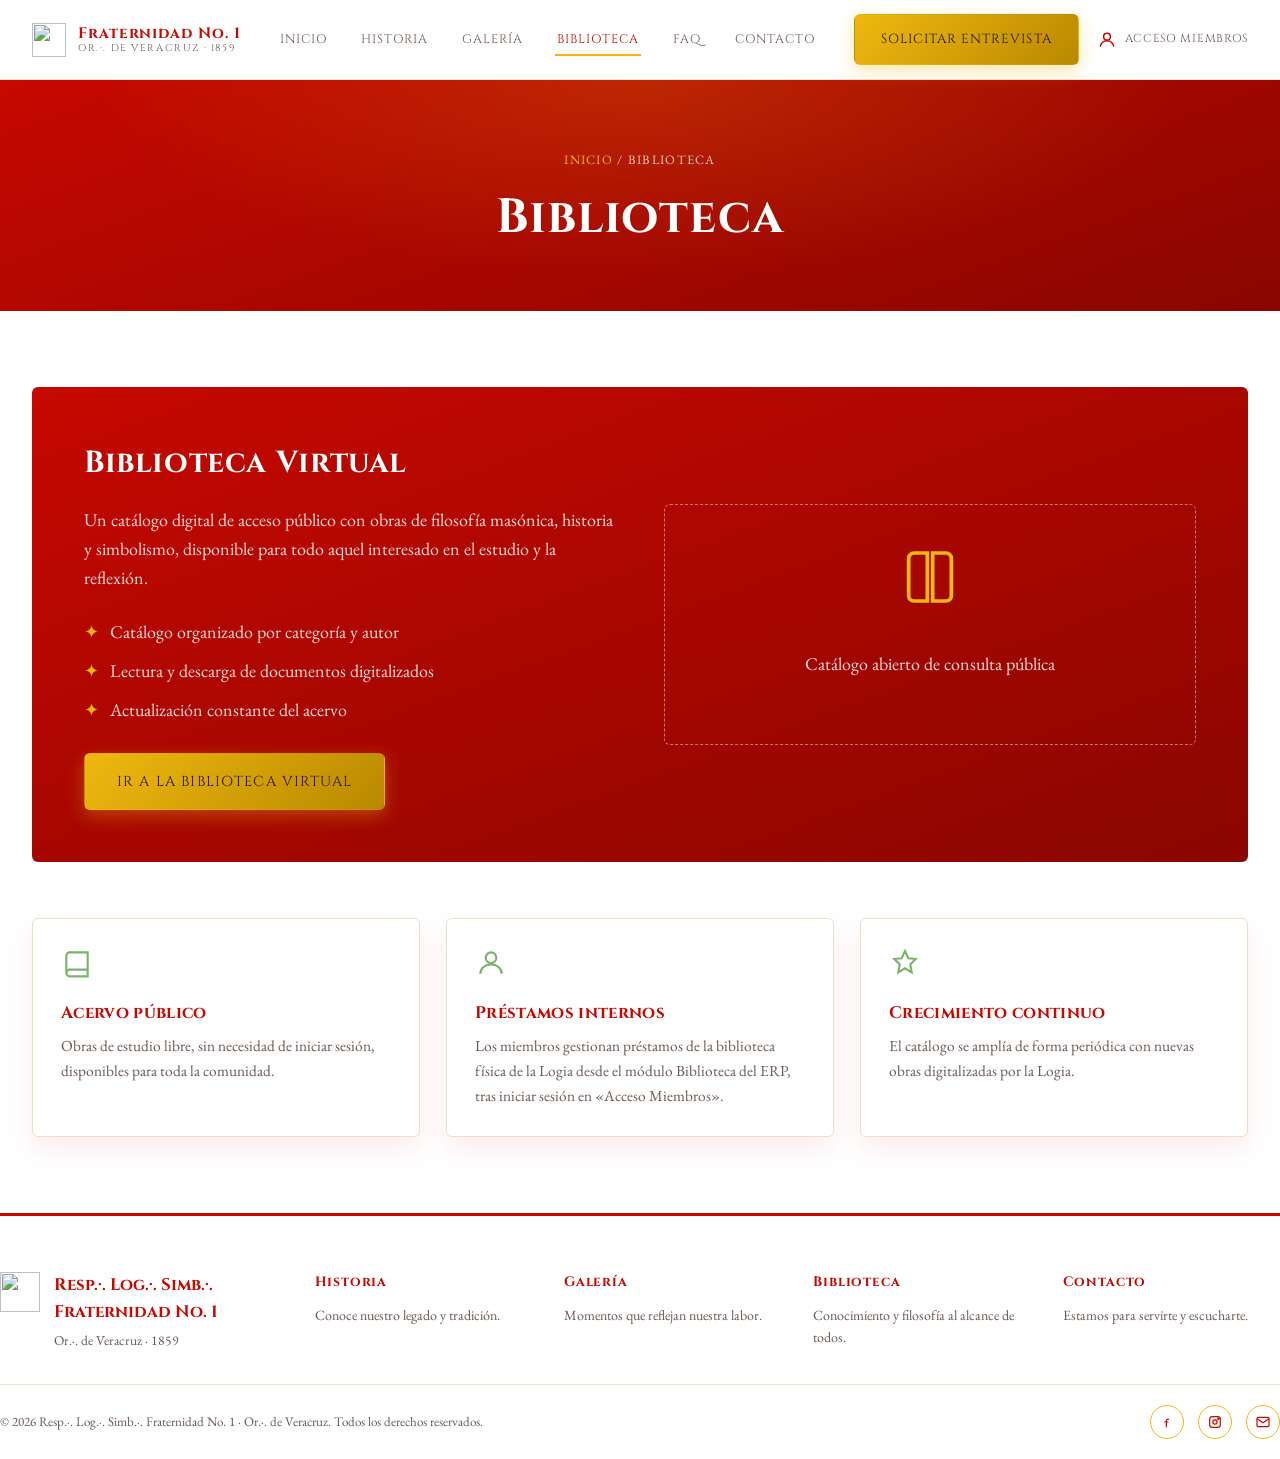
==== biblioteca.html @ 36a39065 "Implementa el sitio web institucional y lo conecta con Fraternitas-ERP y la Biblioteca Virtual Const" ====
<!DOCTYPE html>
<html lang="es">
<head>
<meta charset="UTF-8">
<meta name="viewport" content="width=device-width, initial-scale=1">
<title>Biblioteca · Fraternidad No. 1</title>
<link rel="icon" href="assets/img/mark.svg" type="image/svg+xml">
<link rel="stylesheet" href="assets/css/style.css">
<link rel="preconnect" href="https://fonts.googleapis.com">
<link href="https://fonts.googleapis.com/css2?family=Cinzel:wght@500;600;700&family=EB+Garamond:ital,wght@0,400;0,500;1,400&display=swap" rel="stylesheet">
</head>
<body>

<header class="encabezado">
  <nav class="nav">
    <a href="index.html" class="marca">
      <img src="assets/img/mark.svg" class="icono-marca" alt="">
      <span class="texto-marca">
        <strong>Fraternidad No. 1</strong>
        <span>Or.·. de Veracruz · 1859</span>
      </span>
    </a>
    <ul class="nav-links">
      <li><a href="index.html">Inicio</a></li>
      <li><a href="historia.html">Historia</a></li>
      <li><a href="galeria.html">Galería</a></li>
      <li><a href="biblioteca.html">Biblioteca</a></li>
      <li><a href="faq.html">FAQ</a></li>
      <li><a href="contacto.html">Contacto</a></li>
    </ul>
    <div class="nav-acciones">
      <a href="contacto.html#entrevista" class="btn btn-oro">Solicitar Entrevista</a>
      <a href="#" data-enlace="erp" target="_blank" rel="noopener" class="enlace-miembros">
        <svg viewBox="0 0 24 24" fill="none" stroke="currentColor" stroke-width="1.8"><circle cx="12" cy="8" r="4"/><path d="M4 20c0-4 3.6-7 8-7s8 3 8 7"/></svg>
        <span>Acceso Miembros</span>
      </a>
      <button class="nav-alterna" aria-label="Abrir menú"><span></span><span></span><span></span></button>
    </div>
  </nav>
</header>

<main>
  <section class="cabecera-pagina">
    <div class="migaja"><a href="index.html">Inicio</a> / Biblioteca</div>
    <h1>Biblioteca</h1>
  </section>

  <section class="seccion">
    <div class="contenedor">

      <div class="biblioteca-tarjeta">
        <div>
          <h2>Biblioteca Virtual</h2>
          <p>Un catálogo digital de acceso público con obras de filosofía masónica, historia y simbolismo, disponible para todo aquel interesado en el estudio y la reflexión.</p>
          <ul class="biblioteca-lista">
            <li>Catálogo organizado por categoría y autor</li>
            <li>Lectura y descarga de documentos digitalizados</li>
            <li>Actualización constante del acervo</li>
          </ul>
          <a href="#" data-enlace="biblioteca" target="_blank" rel="noopener" class="btn btn-oro btn-grande">Ir a la Biblioteca Virtual</a>
        </div>
        <div class="biblioteca-arte">
          <svg viewBox="0 0 24 24" fill="none" stroke="currentColor" stroke-width="1.4"><path d="M4 5a2 2 0 012-2h5v18H6a2 2 0 01-2-2V5zM20 5a2 2 0 00-2-2h-5v18h5a2 2 0 002-2V5z"/></svg>
          <p>Catálogo abierto de consulta pública</p>
        </div>
      </div>

      <div class="tarjetas-tres">
        <div class="tarjeta-simple">
          <svg viewBox="0 0 24 24" fill="none" stroke="currentColor" stroke-width="1.6"><path d="M4 19.5A2.5 2.5 0 016.5 17H20M4 19.5A2.5 2.5 0 006.5 22H20V4H6.5A2.5 2.5 0 004 6.5v13z"/></svg>
          <h3>Acervo público</h3>
          <p>Obras de estudio libre, sin necesidad de iniciar sesión, disponibles para toda la comunidad.</p>
        </div>
        <div class="tarjeta-simple">
          <svg viewBox="0 0 24 24" fill="none" stroke="currentColor" stroke-width="1.6"><circle cx="12" cy="8" r="4"/><path d="M4 20c0-4 3.6-7 8-7s8 3 8 7"/></svg>
          <h3>Préstamos internos</h3>
          <p>Los miembros gestionan préstamos de la biblioteca física de la Logia desde el módulo Biblioteca del ERP, tras iniciar sesión en «Acceso Miembros».</p>
        </div>
        <div class="tarjeta-simple">
          <svg viewBox="0 0 24 24" fill="none" stroke="currentColor" stroke-width="1.6"><path d="M12 3l2.5 5.5L20 9l-4 4 1 6-5-3-5 3 1-6-4-4 5.5-.5z"/></svg>
          <h3>Crecimiento continuo</h3>
          <p>El catálogo se amplía de forma periódica con nuevas obras digitalizadas por la Logia.</p>
        </div>
      </div>

    </div>
  </section>
</main>

<footer class="pie">
  <div class="contenedor pie-grid">
    <div class="pie-marca">
      <img src="assets/img/mark.svg" class="icono-marca" alt="">
      <div>
        <strong>Resp.·. Log.·. Simb.·. Fraternidad No. 1</strong>
        <span>Or.·. de Veracruz · 1859</span>
      </div>
    </div>
    <div class="pie-columna"><h4>Historia</h4><p><a href="historia.html">Conoce nuestro legado y tradición.</a></p></div>
    <div class="pie-columna"><h4>Galería</h4><p><a href="galeria.html">Momentos que reflejan nuestra labor.</a></p></div>
    <div class="pie-columna"><h4>Biblioteca</h4><p><a href="biblioteca.html">Conocimiento y filosofía al alcance de todos.</a></p></div>
    <div class="pie-columna"><h4>Contacto</h4><p><a href="contacto.html">Estamos para servirte y escucharte.</a></p></div>
  </div>
  <div class="contenedor pie-inferior">
    <span>© 2026 Resp.·. Log.·. Simb.·. Fraternidad No. 1 · Or.·. de Veracruz. Todos los derechos reservados.</span>
    <div class="pie-social">
      <a href="#" aria-label="Facebook"><svg viewBox="0 0 24 24" fill="none" stroke="currentColor" stroke-width="1.8"><path d="M15 8h-2a2 2 0 00-2 2v10M8 12h6"/></svg></a>
      <a href="#" aria-label="Instagram"><svg viewBox="0 0 24 24" fill="none" stroke="currentColor" stroke-width="1.8"><rect x="4" y="4" width="16" height="16" rx="4"/><circle cx="12" cy="12" r="3.2"/><circle cx="17" cy="7" r="1"/></svg></a>
      <a href="contacto.html" aria-label="Correo"><svg viewBox="0 0 24 24" fill="none" stroke="currentColor" stroke-width="1.8"><rect x="3" y="5" width="18" height="14" rx="2"/><path d="M3 7l9 6 9-6"/></svg></a>
    </div>
  </div>
</footer>

<script src="assets/js/config.js"></script>
<script src="assets/js/main.js"></script>
</body>
</html>
---- assets/css/style.css ----
/* =========================================================
   Fraternidad No. 1 — hoja de estilos del sitio público
   Paleta institucional validada en Memoria_Tecnica.md (MT-0021):
   rojo #C60800, dorado #EFB810, blanco #FFFFFF, verde #7BB369.
   Rojo se usa como color de énfasis (encabezado interno, pie,
   héroe); blanco es el fondo principal de lectura del sitio.
   ========================================================= */

:root{
  --rojo:#C60800;
  --rojo-oscuro:#8a0600;
  --rojo-tenue:#fbeae8;
  --dorado:#EFB810;
  --dorado-oscuro:#b98900;
  --dorado-tenue:#fdf3d8;
  --verde:#7BB369;
  --verde-oscuro:#5c8f4c;
  --blanco:#FFFFFF;
  --texto:#241411;
  --texto-tenue:#6b5a52;
  --borde:#ecdfc6;
  --sombra: 0 12px 30px rgba(198,8,0,.08);
  --radio:6px;
  --fuente-titulo:'Cinzel', Georgia, 'Times New Roman', serif;
  --fuente-texto:'EB Garamond', Georgia, serif;
  --max-ancho:1360px;
}

*,*::before,*::after{box-sizing:border-box;}
html{scroll-behavior:smooth;}
body{
  margin:0;
  background:var(--blanco);
  color:var(--texto);
  font-family:var(--fuente-texto);
  font-size:18px;
  line-height:1.6;
}
img{max-width:100%;display:block;}
a{color:inherit;text-decoration:none;}
ul{list-style:none;margin:0;padding:0;}
h1,h2,h3,h4{
  font-family:var(--fuente-titulo);
  color:var(--rojo);
  margin:0 0 .5em;
  letter-spacing:.02em;
}
.contenedor{
  max-width:var(--max-ancho);
  margin:0 auto;
  padding:0 32px;
}
.oro{color:var(--dorado-oscuro);}
.sr-solo{
  position:absolute;width:1px;height:1px;overflow:hidden;
  clip:rect(0,0,0,0);white-space:nowrap;
}

/* ---------- Botones ---------- */
.btn{
  display:inline-flex;
  align-items:center;
  gap:.5em;
  padding:14px 26px;
  border-radius:var(--radio);
  font-family:var(--fuente-titulo);
  font-size:.82rem;
  letter-spacing:.08em;
  text-transform:uppercase;
  border:1px solid transparent;
  cursor:pointer;
  transition:transform .15s ease, box-shadow .15s ease, background .2s ease;
}
.btn:hover{transform:translateY(-2px);}
.btn-oro{
  background:linear-gradient(135deg,var(--dorado),var(--dorado-oscuro) 100%);
  color:var(--texto);
  box-shadow:0 6px 18px rgba(239,184,16,.35);
}
.btn-oro:hover{box-shadow:0 10px 24px rgba(239,184,16,.5);}
.btn-contorno{
  background:transparent;
  border-color:var(--rojo);
  color:var(--rojo);
}
.btn-contorno:hover{background:var(--rojo-tenue);}
/* variante para botones sobre fondos rojos (héroe, banners internos) */
.heroe .btn-contorno{
  border-color:var(--blanco);
  color:var(--blanco);
  background:rgba(255,255,255,.1);
}
.heroe .btn-contorno:hover{background:rgba(255,255,255,.2);}
.btn-grande{padding:16px 32px;font-size:.9rem;}

/* ---------- Encabezado / navegación ---------- */
.encabezado{
  position:sticky;
  top:0;
  z-index:100;
  background:var(--blanco);
  border-bottom:1px solid var(--borde);
}
.nav{
  display:flex;
  align-items:center;
  justify-content:space-between;
  gap:24px;
  padding:14px 32px;
  max-width:var(--max-ancho);
  margin:0 auto;
}
.marca{
  display:flex;
  align-items:center;
  gap:12px;
  font-family:var(--fuente-titulo);
}
.marca .icono-marca{width:34px;height:34px;color:var(--rojo);flex:none;}
.marca .texto-marca{display:flex;flex-direction:column;line-height:1.15;}
.marca .texto-marca strong{font-size:.95rem;letter-spacing:.06em;color:var(--rojo);}
.marca .texto-marca span{font-size:.62rem;letter-spacing:.16em;color:var(--texto-tenue);text-transform:uppercase;}

.nav-links{
  display:flex;
  gap:30px;
  flex:1;
  justify-content:center;
  font-family:var(--fuente-titulo);
  font-size:.78rem;
  letter-spacing:.08em;
  text-transform:uppercase;
}
.nav-links a{
  padding:6px 2px;
  border-bottom:2px solid transparent;
  color:var(--texto-tenue);
  transition:color .15s ease, border-color .15s ease;
}
.nav-links a:hover,
.nav-links a.activo{color:var(--rojo);border-color:var(--dorado);}

.nav-acciones{display:flex;align-items:center;gap:18px;}
.enlace-miembros{
  display:flex;
  align-items:center;
  gap:8px;
  font-family:var(--fuente-titulo);
  font-size:.72rem;
  letter-spacing:.06em;
  text-transform:uppercase;
  color:var(--texto-tenue);
}
.enlace-miembros svg{width:20px;height:20px;color:var(--rojo);}
.enlace-miembros:hover{color:var(--rojo);}

.nav-alterna{
  display:none;
  flex-direction:column;
  gap:5px;
  background:none;
  border:none;
  cursor:pointer;
  padding:6px;
}
.nav-alterna span{width:24px;height:2px;background:var(--rojo);}

/* ---------- Héroe ---------- */
.heroe{
  position:relative;
  overflow:hidden;
  background:
    radial-gradient(ellipse at 78% 35%, rgba(239,184,16,.18), transparent 55%),
    linear-gradient(160deg, var(--rojo) 0%, var(--rojo-oscuro) 85%);
  padding:76px 0 0;
}
.heroe-grid{
  max-width:var(--max-ancho);
  margin:0 auto;
  padding:0 32px 70px;
  display:grid;
  grid-template-columns:1.05fr .95fr;
  gap:48px;
  align-items:center;
}
.heroe-eyebrow{
  font-family:var(--fuente-titulo);
  letter-spacing:.22em;
  text-transform:uppercase;
  font-size:.85rem;
  color:var(--dorado);
  margin-bottom:10px;
}
.heroe-texto h1{
  font-size:clamp(2.6rem,5vw,4.2rem);
  line-height:1.05;
  margin-bottom:14px;
  color:var(--blanco);
}
.heroe-texto h1 .oro{color:var(--dorado);}
.heroe-texto p{
  font-size:1.15rem;
  color:rgba(255,255,255,.85);
  max-width:46ch;
  margin-bottom:32px;
}
.heroe-botones{display:flex;gap:16px;flex-wrap:wrap;}
.heroe-arte{
  position:relative;
  display:flex;
  justify-content:center;
}
.heroe-arte img{
  width:min(420px,90%);
  filter:drop-shadow(0 0 46px rgba(239,184,16,.4));
}
.franja-damero{
  height:26px;
  background-image:
    linear-gradient(45deg, var(--dorado) 25%, transparent 25%),
    linear-gradient(-45deg, var(--dorado) 25%, transparent 25%),
    linear-gradient(45deg, transparent 75%, var(--dorado) 75%),
    linear-gradient(-45deg, transparent 75%, var(--dorado) 75%);
  background-size:26px 26px;
  background-position:0 0, 0 13px, 13px -13px, -13px 0px;
  background-color:var(--rojo-oscuro);
}

/* ---------- Historia + valores ---------- */
.historia-valores{
  display:grid;
  grid-template-columns:1fr 1.2fr;
}
.panel-historia{
  background:var(--rojo-tenue);
  padding:64px 48px;
}
.panel-historia h2{font-size:2rem;}
.panel-historia p{color:var(--texto-tenue);margin-bottom:14px;}
.panel-valores{
  background:var(--blanco);
  padding:64px 40px;
}
.panel-valores h2{font-size:2rem;text-align:center;margin-bottom:36px;}
.valores-grid{
  display:grid;
  grid-template-columns:repeat(2,1fr);
  gap:32px;
}
.valor{text-align:center;}
.valor .icono-valor{
  width:56px;height:56px;margin:0 auto 14px;color:var(--verde);
}
.valor h3{font-size:1.1rem;margin-bottom:6px;}
.valor p{color:var(--texto-tenue);font-size:.98rem;}

/* ---------- Cita ---------- */
.franja-cita{
  padding:34px 24px;
  text-align:center;
  background:var(--dorado-tenue);
  border-top:1px solid var(--borde);
  border-bottom:1px solid var(--borde);
}
.franja-cita p{
  font-family:var(--fuente-titulo);
  color:var(--rojo);
  letter-spacing:.03em;
  font-size:1.05rem;
  margin:0;
}

/* ---------- Encabezado de página interna ---------- */
.cabecera-pagina{
  padding:70px 0 54px;
  text-align:center;
  background:
    radial-gradient(ellipse at 50% 0%, rgba(239,184,16,.18), transparent 60%),
    linear-gradient(160deg, var(--rojo), var(--rojo-oscuro));
}
.cabecera-pagina .migaja{
  font-size:.8rem;
  letter-spacing:.1em;
  text-transform:uppercase;
  color:rgba(255,255,255,.75);
  margin-bottom:10px;
}
.cabecera-pagina .migaja a{color:var(--dorado);}
.cabecera-pagina h1{font-size:clamp(2.1rem,4vw,3rem);margin:0;color:var(--blanco);}

/* ---------- Secciones genéricas ---------- */
.seccion{padding:76px 0;}
.seccion-alt{background:var(--dorado-tenue);}
.seccion-titulo{text-align:center;max-width:720px;margin:0 auto 48px;}
.seccion-titulo h2{font-size:2.1rem;}
.seccion-titulo p{color:var(--texto-tenue);}

/* ---------- Galería ---------- */
.galeria-grid{
  display:grid;
  grid-template-columns:repeat(3,1fr);
  gap:22px;
}
.galeria-item{
  aspect-ratio:4/3;
  border-radius:var(--radio);
  border:1px solid var(--borde);
  background:var(--rojo-tenue);
  display:flex;
  flex-direction:column;
  align-items:center;
  justify-content:center;
  gap:10px;
  color:var(--texto-tenue);
  text-align:center;
  padding:18px;
}
.galeria-item svg{width:38px;height:38px;color:var(--rojo);}
.galeria-item span{font-size:.85rem;letter-spacing:.03em;}

/* ---------- Biblioteca (landing de enlace) ---------- */
.biblioteca-tarjeta{
  display:grid;
  grid-template-columns:1fr 1fr;
  gap:48px;
  align-items:center;
  background:linear-gradient(160deg,var(--rojo),var(--rojo-oscuro));
  border-radius:var(--radio);
  padding:52px;
}
.biblioteca-tarjeta h2{font-size:1.9rem;color:var(--blanco);}
.biblioteca-tarjeta p{color:rgba(255,255,255,.85);margin-bottom:26px;}
.biblioteca-lista{margin:0 0 28px;padding:0;}
.biblioteca-lista li{
  padding-left:26px;
  position:relative;
  color:rgba(255,255,255,.85);
  margin-bottom:10px;
}
.biblioteca-lista li::before{
  content:'✦';
  position:absolute;left:0;top:0;
  color:var(--dorado);
}
.biblioteca-arte{
  border:1px dashed rgba(255,255,255,.45);
  border-radius:var(--radio);
  padding:40px;
  text-align:center;
  color:rgba(255,255,255,.85);
}
.biblioteca-arte svg{width:64px;height:64px;color:var(--dorado);margin:0 auto 14px;}

.tarjetas-tres{
  display:grid;
  grid-template-columns:repeat(3,1fr);
  gap:26px;
  margin-top:56px;
}
.tarjeta-simple{
  background:var(--blanco);
  border:1px solid var(--borde);
  border-radius:var(--radio);
  padding:28px;
  box-shadow:var(--sombra);
}
.tarjeta-simple svg{width:32px;height:32px;color:var(--verde);margin-bottom:12px;}
.tarjeta-simple h3{font-size:1.05rem;margin-bottom:8px;}
.tarjeta-simple p{color:var(--texto-tenue);font-size:.96rem;margin:0;}

/* ---------- FAQ ---------- */
.faq-lista{max-width:820px;margin:0 auto;}
.faq-item{
  border-bottom:1px solid var(--borde);
}
.faq-pregunta{
  width:100%;
  text-align:left;
  background:none;
  border:none;
  color:var(--texto);
  font-family:var(--fuente-titulo);
  font-size:1.05rem;
  padding:22px 4px;
  display:flex;
  justify-content:space-between;
  align-items:center;
  cursor:pointer;
  gap:16px;
}
.faq-pregunta .mas{color:var(--rojo);font-size:1.4rem;transition:transform .2s ease;flex:none;}
.faq-item.abierto .mas{transform:rotate(45deg);}
.faq-respuesta{
  max-height:0;
  overflow:hidden;
  transition:max-height .25s ease;
  color:var(--texto-tenue);
}
.faq-item.abierto .faq-respuesta{max-height:280px;}
.faq-respuesta p{padding:0 4px 22px;margin:0;}

/* ---------- Contacto ---------- */
.contacto-grid{
  display:grid;
  grid-template-columns:1fr 1fr;
  gap:48px;
}
.contacto-info .item-contacto{
  display:flex;
  gap:16px;
  margin-bottom:26px;
}
.contacto-info svg{width:26px;height:26px;color:var(--rojo);flex:none;}
.contacto-info h3{font-size:1rem;margin-bottom:4px;}
.contacto-info p{color:var(--texto-tenue);margin:0;}

.form-contacto{
  background:var(--dorado-tenue);
  border:1px solid var(--borde);
  border-radius:var(--radio);
  padding:36px;
  display:flex;
  flex-direction:column;
  gap:18px;
}
.campo{display:flex;flex-direction:column;gap:6px;}
.campo label{
  font-family:var(--fuente-titulo);
  font-size:.72rem;
  letter-spacing:.08em;
  text-transform:uppercase;
  color:var(--texto-tenue);
}
.campo input,.campo textarea,.campo select{
  background:var(--blanco);
  border:1px solid var(--borde);
  border-radius:4px;
  padding:12px 14px;
  color:var(--texto);
  font-family:var(--fuente-texto);
  font-size:1rem;
}
.campo input:focus,.campo textarea:focus,.campo select:focus{
  outline:none;
  border-color:var(--rojo);
}
.nota-form{font-size:.85rem;color:var(--texto-tenue);margin:0;}

/* ---------- Pie de página ---------- */
.pie{background:var(--blanco);border-top:3px solid var(--rojo);}
.pie-grid{
  display:grid;
  grid-template-columns:1.3fr repeat(4,1fr);
  gap:32px;
  padding:56px 0 32px;
}
.pie-marca{display:flex;gap:14px;}
.pie-marca .icono-marca{width:40px;height:40px;color:var(--rojo);flex:none;}
.pie-marca strong{display:block;font-family:var(--fuente-titulo);color:var(--rojo);font-size:1.05rem;}
.pie-marca span{display:block;color:var(--texto-tenue);font-size:.85rem;margin-top:4px;}
.pie-columna h4{
  font-family:var(--fuente-titulo);
  font-size:.85rem;
  letter-spacing:.06em;
  color:var(--rojo);
  margin-bottom:10px;
}
.pie-columna p{color:var(--texto-tenue);font-size:.88rem;margin:0;}
.pie-columna a:hover{color:var(--rojo);}
.pie-inferior{
  border-top:1px solid var(--borde);
  padding:20px 0;
  display:flex;
  justify-content:space-between;
  align-items:center;
  flex-wrap:wrap;
  gap:12px;
  color:var(--texto-tenue);
  font-size:.82rem;
}
.pie-social{display:flex;gap:14px;}
.pie-social a{
  width:34px;height:34px;
  border:1px solid var(--dorado);
  border-radius:50%;
  display:flex;align-items:center;justify-content:center;
  color:var(--rojo);
}
.pie-social svg{width:16px;height:16px;}

/* ---------- Responsivo ---------- */
@media (max-width:980px){
  .heroe-grid,.historia-valores,.contacto-grid,.biblioteca-tarjeta{grid-template-columns:1fr;}
  .panel-historia,.panel-valores{padding:48px 28px;}
  .valores-grid,.galeria-grid,.tarjetas-tres{grid-template-columns:repeat(2,1fr);}
  .pie-grid{grid-template-columns:repeat(2,1fr);}
}
@media (max-width:760px){
  .nav-links,.nav-acciones .btn,.enlace-miembros span{display:none;}
  .nav-alterna{display:flex;}
  .nav.abierto .nav-links{
    display:flex;
    position:absolute;
    top:100%;left:0;right:0;
    background:var(--blanco);
    flex-direction:column;
    padding:20px 32px;
    gap:16px;
    border-bottom:1px solid var(--borde);
  }
  .valores-grid,.galeria-grid,.tarjetas-tres{grid-template-columns:1fr;}
  .pie-grid{grid-template-columns:1fr;}
}
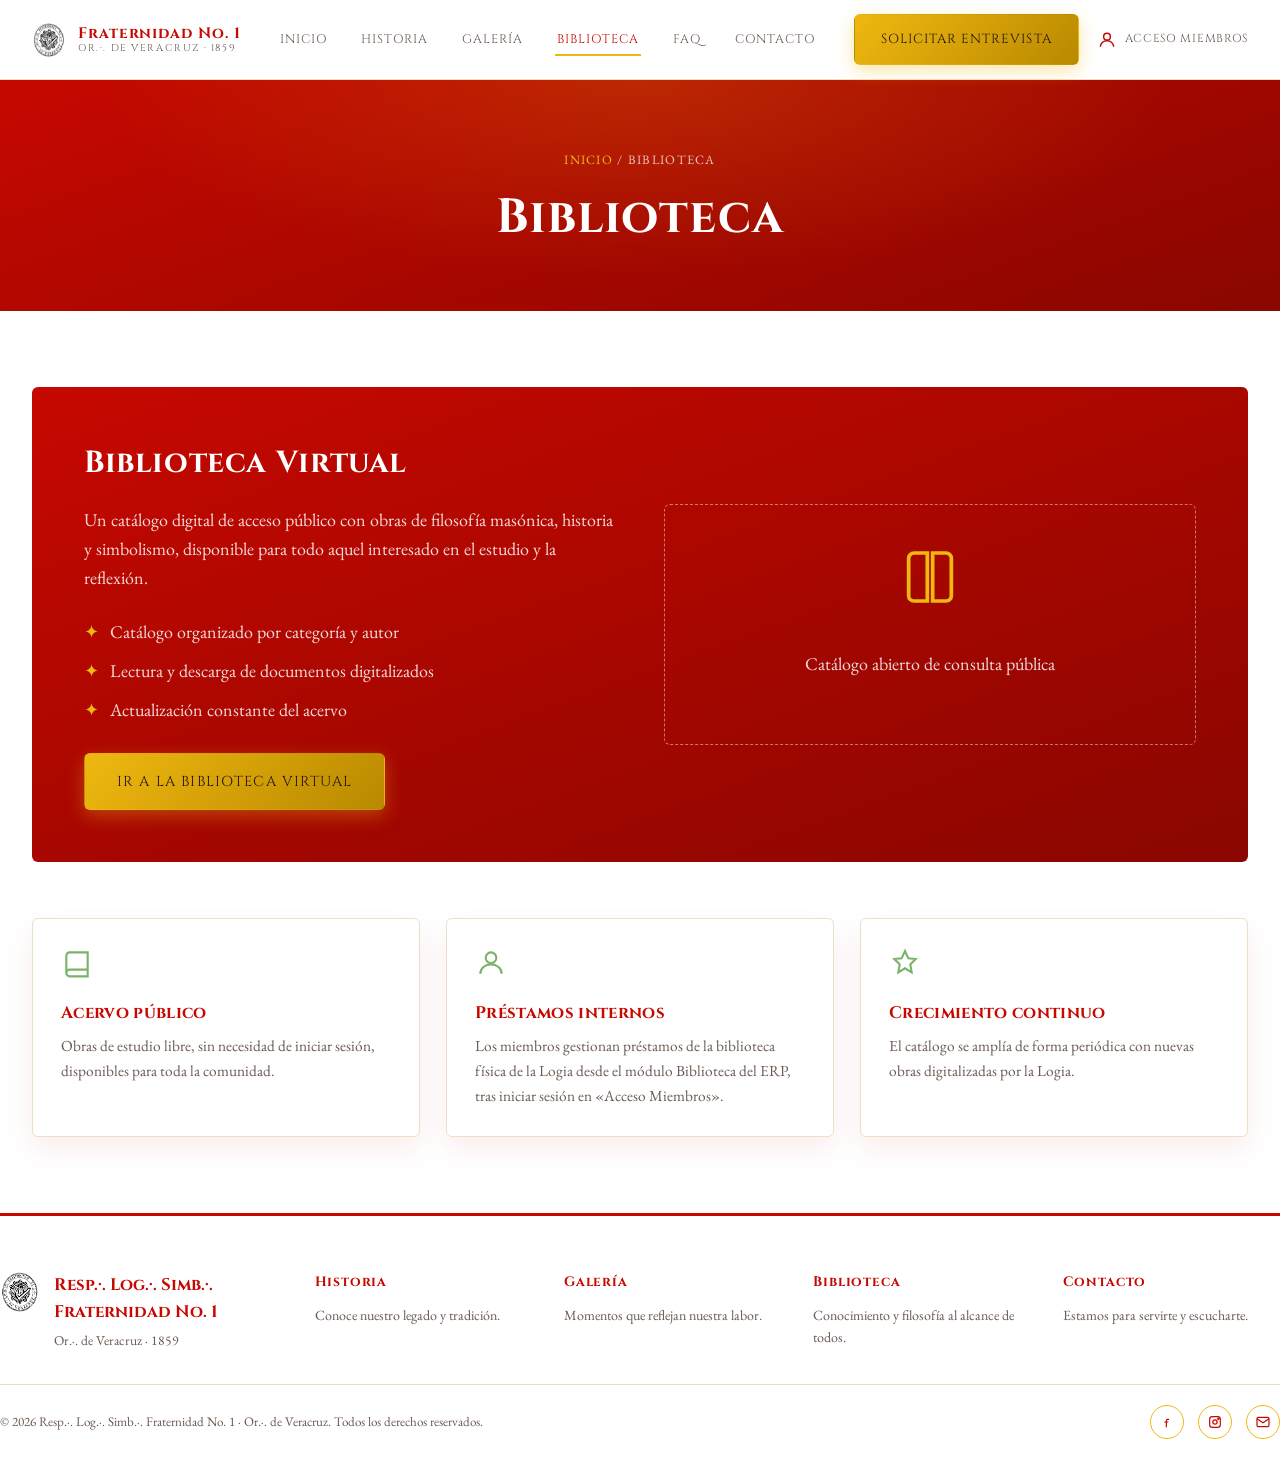
==== commit 5c2c37ce: "Corrige assets de marca: mark/seal eran PNG mal etiquetados como SVG El logo real de mark.svg se hab" ====
--- a/biblioteca.html
+++ b/biblioteca.html
@@ -4,7 +4,7 @@
 <meta charset="UTF-8">
 <meta name="viewport" content="width=device-width, initial-scale=1">
 <title>Biblioteca · Fraternidad No. 1</title>
-<link rel="icon" href="assets/img/mark.svg" type="image/svg+xml">
+<link rel="icon" href="assets/img/mark.png" type="image/png">
 <link rel="stylesheet" href="assets/css/style.css">
 <link rel="preconnect" href="https://fonts.googleapis.com">
 <link href="https://fonts.googleapis.com/css2?family=Cinzel:wght@500;600;700&family=EB+Garamond:ital,wght@0,400;0,500;1,400&display=swap" rel="stylesheet">
@@ -14,7 +14,7 @@
 <header class="encabezado">
   <nav class="nav">
     <a href="index.html" class="marca">
-      <img src="assets/img/mark.svg" class="icono-marca" alt="">
+      <img src="assets/img/mark.png" class="icono-marca" alt="">
       <span class="texto-marca">
         <strong>Fraternidad No. 1</strong>
         <span>Or.·. de Veracruz · 1859</span>
@@ -90,7 +90,7 @@
 <footer class="pie">
   <div class="contenedor pie-grid">
     <div class="pie-marca">
-      <img src="assets/img/mark.svg" class="icono-marca" alt="">
+      <img src="assets/img/mark.png" class="icono-marca" alt="">
       <div>
         <strong>Resp.·. Log.·. Simb.·. Fraternidad No. 1</strong>
         <span>Or.·. de Veracruz · 1859</span>
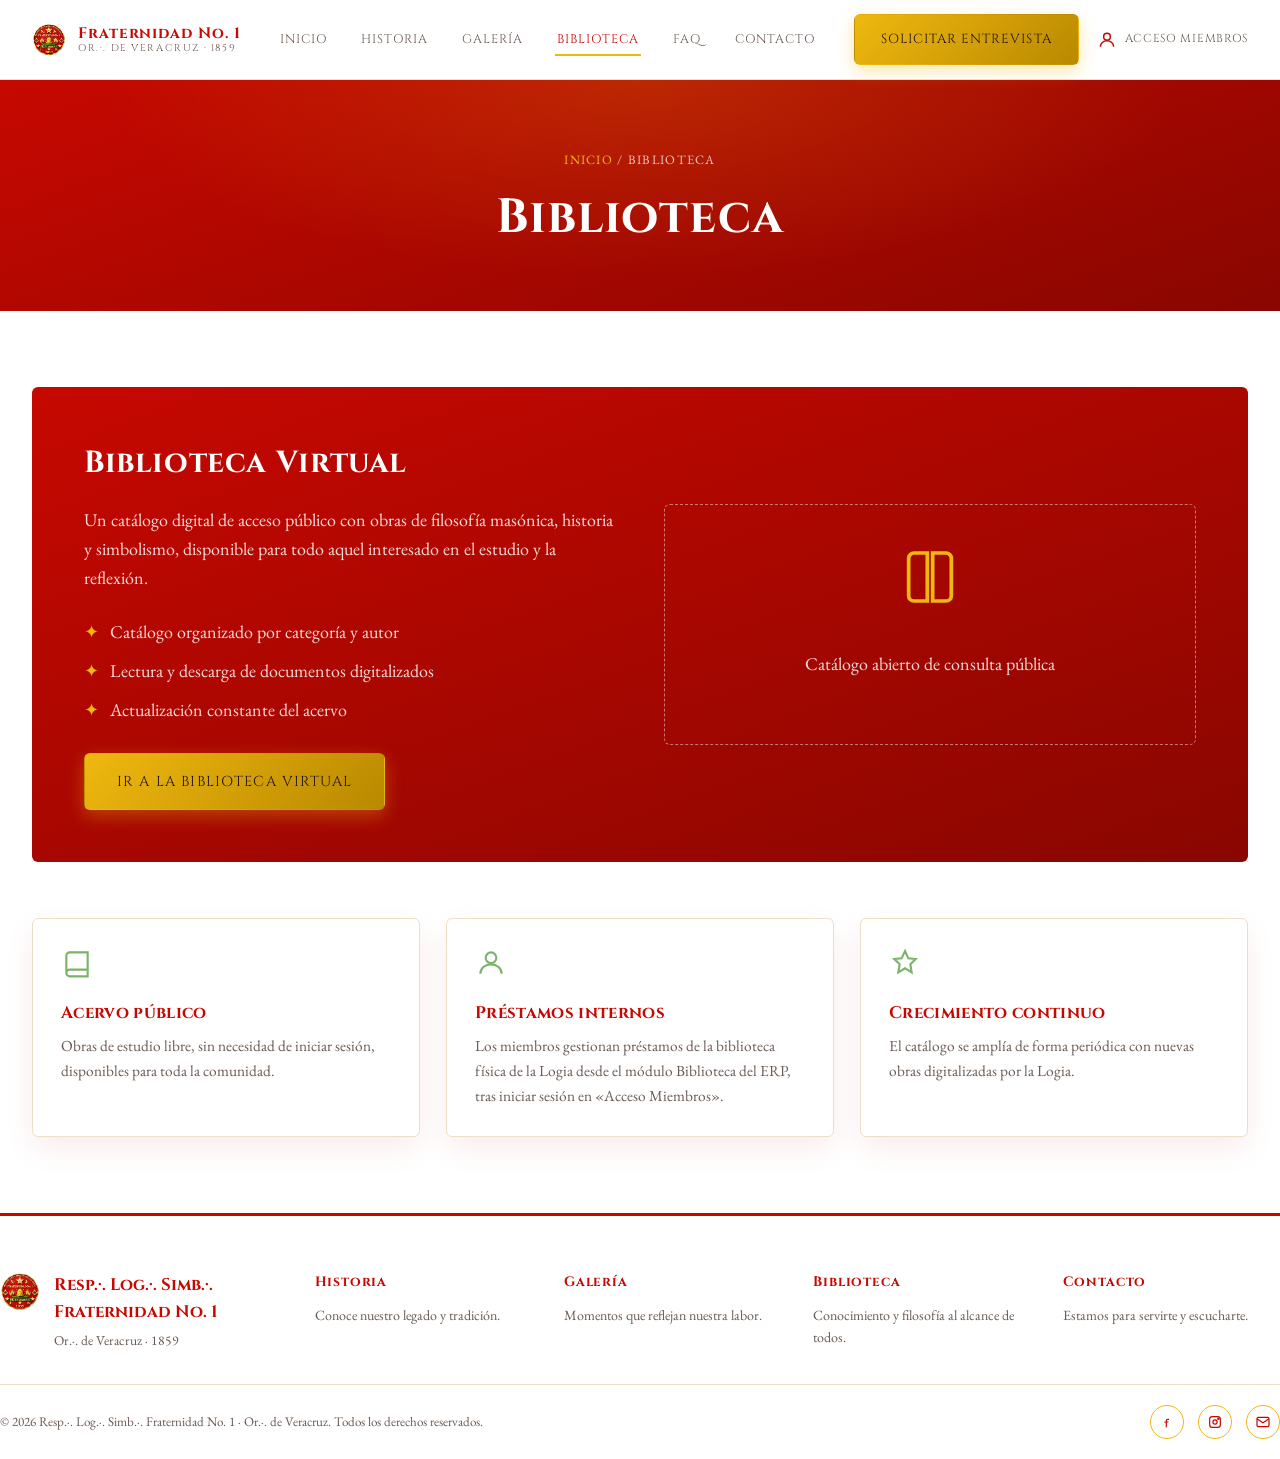
==== commit 6f99eda6: "Conecta redes sociales y correo real de la Logia Los enlaces de Facebook e Instagram del pie eran pl" ====
--- a/biblioteca.html
+++ b/biblioteca.html
@@ -104,8 +104,8 @@
   <div class="contenedor pie-inferior">
     <span>© 2026 Resp.·. Log.·. Simb.·. Fraternidad No. 1 · Or.·. de Veracruz. Todos los derechos reservados.</span>
     <div class="pie-social">
-      <a href="#" aria-label="Facebook"><svg viewBox="0 0 24 24" fill="none" stroke="currentColor" stroke-width="1.8"><path d="M15 8h-2a2 2 0 00-2 2v10M8 12h6"/></svg></a>
-      <a href="#" aria-label="Instagram"><svg viewBox="0 0 24 24" fill="none" stroke="currentColor" stroke-width="1.8"><rect x="4" y="4" width="16" height="16" rx="4"/><circle cx="12" cy="12" r="3.2"/><circle cx="17" cy="7" r="1"/></svg></a>
+      <a href="https://www.facebook.com/rlsfraternidadnum1" target="_blank" rel="noopener" aria-label="Facebook"><svg viewBox="0 0 24 24" fill="none" stroke="currentColor" stroke-width="1.8"><path d="M15 8h-2a2 2 0 00-2 2v10M8 12h6"/></svg></a>
+      <a href="https://www.instagram.com/r.l.s.fraternidad.no.1/" target="_blank" rel="noopener" aria-label="Instagram"><svg viewBox="0 0 24 24" fill="none" stroke="currentColor" stroke-width="1.8"><rect x="4" y="4" width="16" height="16" rx="4"/><circle cx="12" cy="12" r="3.2"/><circle cx="17" cy="7" r="1"/></svg></a>
       <a href="contacto.html" aria-label="Correo"><svg viewBox="0 0 24 24" fill="none" stroke="currentColor" stroke-width="1.8"><rect x="3" y="5" width="18" height="14" rx="2"/><path d="M3 7l9 6 9-6"/></svg></a>
     </div>
   </div>
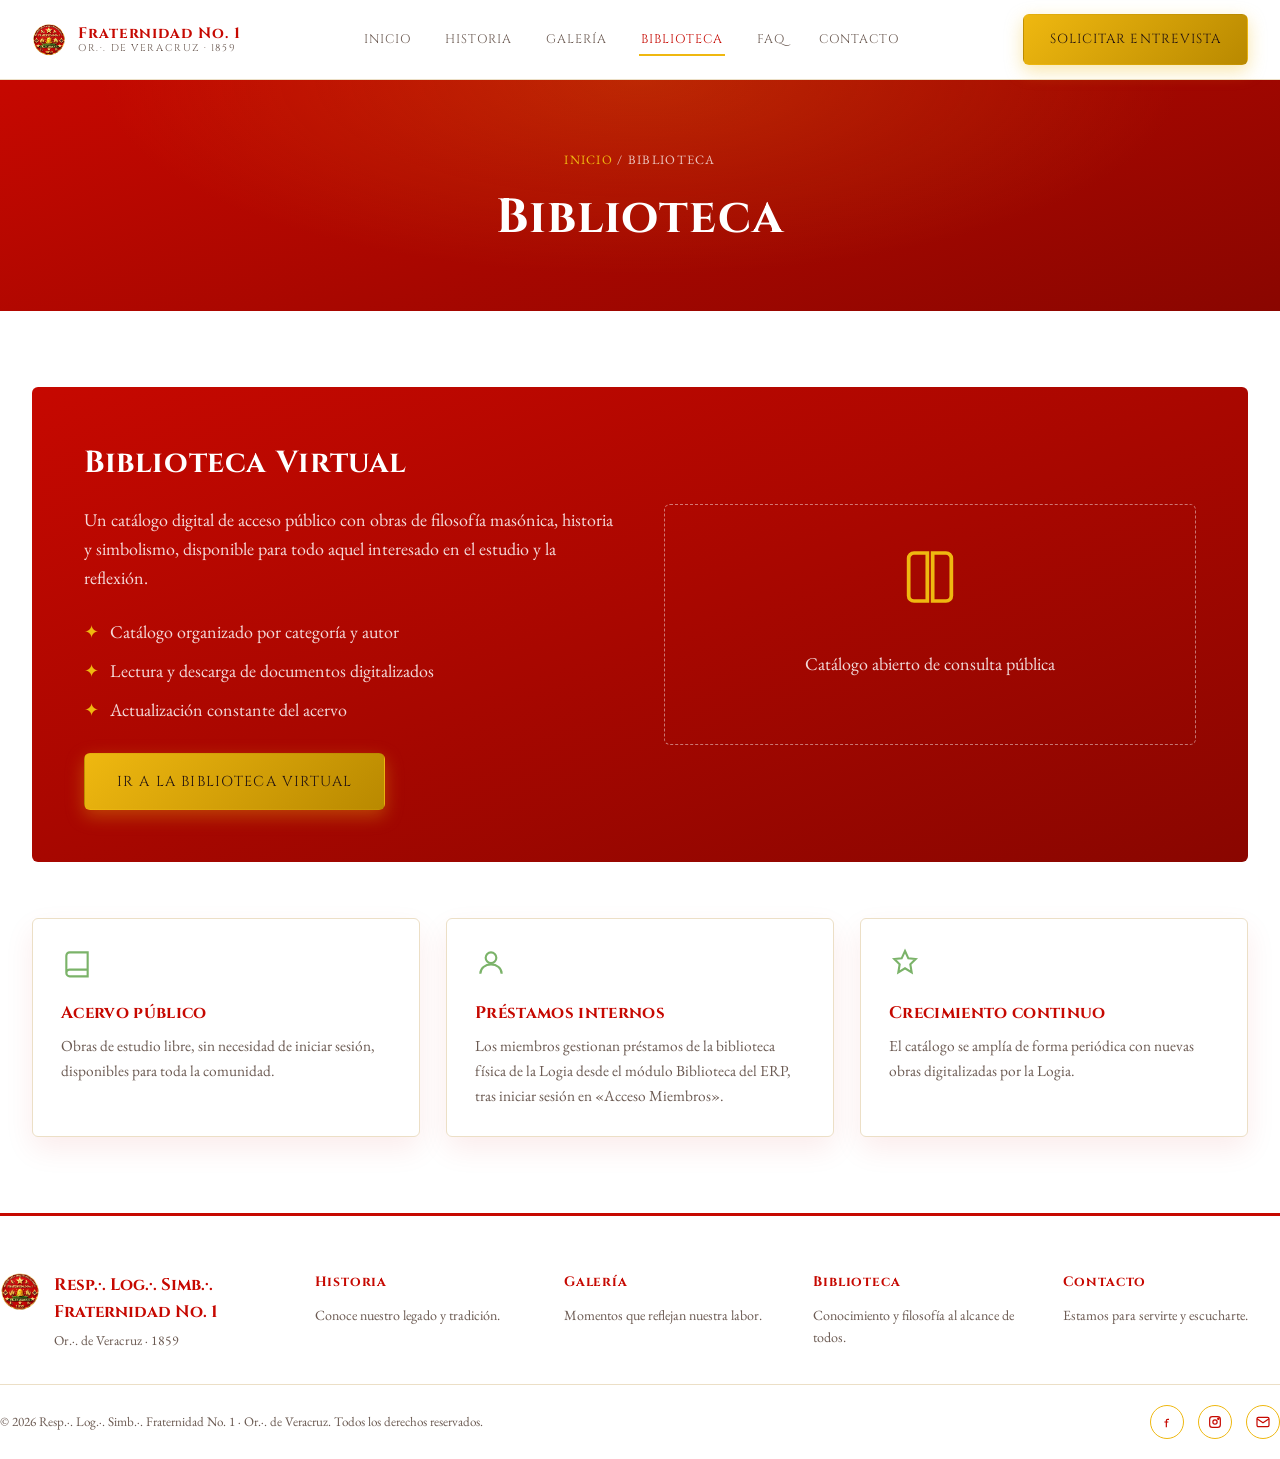
==== commit 8ea01372: "Quita enlace de Acceso Miembros del menú de navegación El nuevo Fraternitas-ERP aún no está listo pa" ====
--- a/biblioteca.html
+++ b/biblioteca.html
@@ -30,10 +30,6 @@
     </ul>
     <div class="nav-acciones">
       <a href="contacto.html#entrevista" class="btn btn-oro">Solicitar Entrevista</a>
-      <a href="#" data-enlace="erp" target="_blank" rel="noopener" class="enlace-miembros">
-        <svg viewBox="0 0 24 24" fill="none" stroke="currentColor" stroke-width="1.8"><circle cx="12" cy="8" r="4"/><path d="M4 20c0-4 3.6-7 8-7s8 3 8 7"/></svg>
-        <span>Acceso Miembros</span>
-      </a>
       <button class="nav-alterna" aria-label="Abrir menú"><span></span><span></span><span></span></button>
     </div>
   </nav>
--- a/assets/css/style.css
+++ b/assets/css/style.css
@@ -141,18 +141,6 @@
 .nav-links a.activo{color:var(--rojo);border-color:var(--dorado);}
 
 .nav-acciones{display:flex;align-items:center;gap:18px;}
-.enlace-miembros{
-  display:flex;
-  align-items:center;
-  gap:8px;
-  font-family:var(--fuente-titulo);
-  font-size:.72rem;
-  letter-spacing:.06em;
-  text-transform:uppercase;
-  color:var(--texto-tenue);
-}
-.enlace-miembros svg{width:20px;height:20px;color:var(--rojo);}
-.enlace-miembros:hover{color:var(--rojo);}
 
 .nav-alterna{
   display:none;
@@ -496,7 +484,7 @@
   .pie-grid{grid-template-columns:repeat(2,1fr);}
 }
 @media (max-width:760px){
-  .nav-links,.nav-acciones .btn,.enlace-miembros span{display:none;}
+  .nav-links,.nav-acciones .btn{display:none;}
   .nav-alterna{display:flex;}
   .nav.abierto .nav-links{
     display:flex;
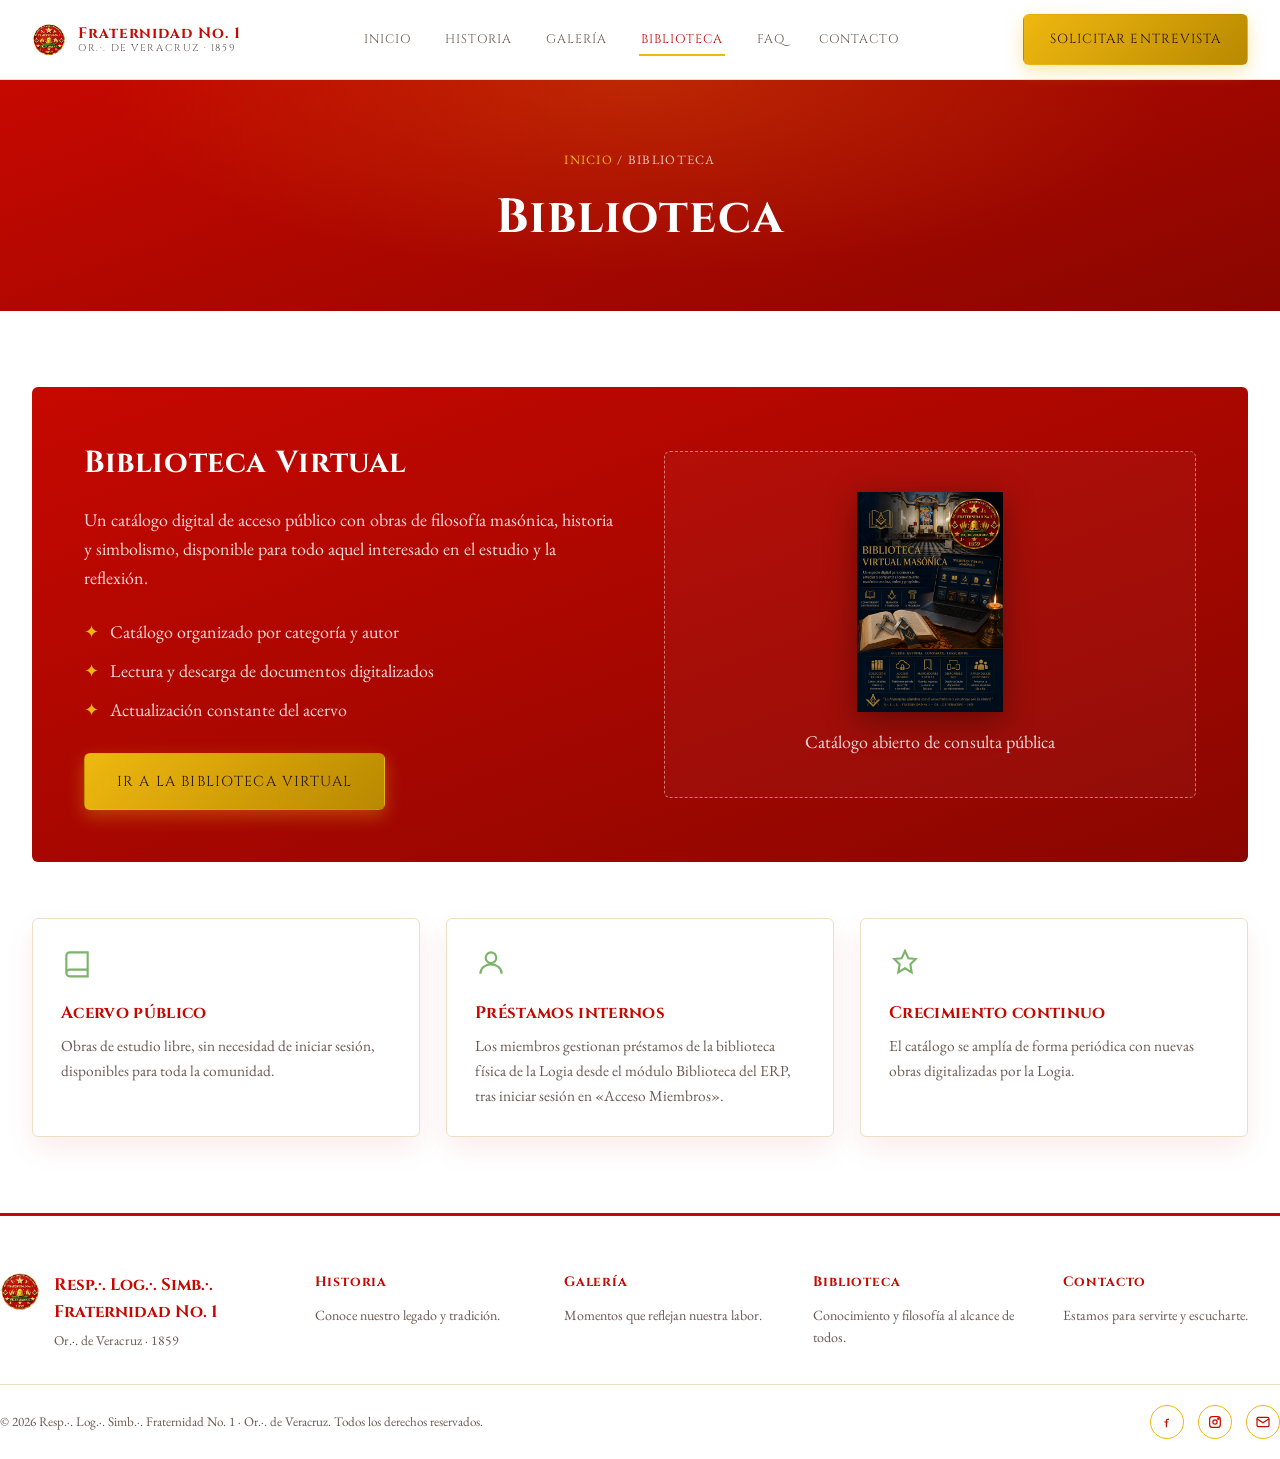
==== commit e8efcb7c: "feat: actualizar hero de biblioteca con icono digital" ====
--- a/biblioteca.html
+++ b/biblioteca.html
@@ -47,16 +47,20 @@
       <div class="biblioteca-tarjeta">
         <div>
           <h2>Biblioteca Virtual</h2>
-          <p>Un catálogo digital de acceso público con obras de filosofía masónica, historia y simbolismo, disponible para todo aquel interesado en el estudio y la reflexión.</p>
+          <p>Un catálogo digital de acceso público con obras de filosofía masónica, 
+            historia y simbolismo, disponible para todo aquel interesado en el estudio
+             y la reflexión.</p>
           <ul class="biblioteca-lista">
             <li>Catálogo organizado por categoría y autor</li>
             <li>Lectura y descarga de documentos digitalizados</li>
             <li>Actualización constante del acervo</li>
           </ul>
-          <a href="#" data-enlace="biblioteca" target="_blank" rel="noopener" class="btn btn-oro btn-grande">Ir a la Biblioteca Virtual</a>
+          <a href="https://opacpower22.github.io/biblioteca-virtual/" 
+          data-enlace="biblioteca" class="btn btn-oro btn-grande">Ir a la Biblioteca 
+          Virtual</a>
         </div>
         <div class="biblioteca-arte">
-          <svg viewBox="0 0 24 24" fill="none" stroke="currentColor" stroke-width="1.4"><path d="M4 5a2 2 0 012-2h5v18H6a2 2 0 01-2-2V5zM20 5a2 2 0 00-2-2h-5v18h5a2 2 0 002-2V5z"/></svg>
+          <img src="assets/img/library.png" alt="Icono de biblioteca abierta" class="biblioteca-arte-imagen">
           <p>Catálogo abierto de consulta pública</p>
         </div>
       </div>
--- a/assets/css/style.css
+++ b/assets/css/style.css
@@ -157,50 +157,19 @@
 .heroe{
   position:relative;
   overflow:hidden;
-  background:
-    radial-gradient(ellipse at 78% 35%, rgba(239,184,16,.18), transparent 55%),
-    linear-gradient(160deg, var(--rojo) 0%, var(--rojo-oscuro) 85%);
-  padding:76px 0 0;
-}
-.heroe-grid{
-  max-width:var(--max-ancho);
-  margin:0 auto;
-  padding:0 32px 70px;
-  display:grid;
-  grid-template-columns:1.05fr .95fr;
-  gap:48px;
-  align-items:center;
-}
-.heroe-eyebrow{
-  font-family:var(--fuente-titulo);
-  letter-spacing:.22em;
-  text-transform:uppercase;
-  font-size:.85rem;
-  color:var(--dorado);
-  margin-bottom:10px;
-}
-.heroe-texto h1{
-  font-size:clamp(2.6rem,5vw,4.2rem);
-  line-height:1.05;
-  margin-bottom:14px;
-  color:var(--blanco);
-}
-.heroe-texto h1 .oro{color:var(--dorado);}
-.heroe-texto p{
-  font-size:1.15rem;
-  color:rgba(255,255,255,.85);
-  max-width:46ch;
-  margin-bottom:32px;
-}
-.heroe-botones{display:flex;gap:16px;flex-wrap:wrap;}
-.heroe-arte{
-  position:relative;
-  display:flex;
+  background:linear-gradient(160deg, var(--rojo) 0%, var(--rojo-oscuro) 85%);
+}
+.heroe-imagen img{
+  width:100%;
+  height:auto;
+  display:block;
+}
+.heroe-botones{
+  display:flex;
+  gap:16px;
+  flex-wrap:wrap;
   justify-content:center;
-}
-.heroe-arte img{
-  width:min(420px,90%);
-  filter:drop-shadow(0 0 46px rgba(239,184,16,.4));
+  padding:32px 32px 40px;
 }
 .franja-damero{
   height:26px;
@@ -237,7 +206,8 @@
 }
 .valor{text-align:center;}
 .valor .icono-valor{
-  width:56px;height:56px;margin:0 auto 14px;color:var(--verde);
+  width:56px;height:56px;margin:0 auto 14px;
+  object-fit:contain;
 }
 .valor h3{font-size:1.1rem;margin-bottom:6px;}
 .valor p{color:var(--texto-tenue);font-size:.98rem;}
@@ -290,21 +260,32 @@
   gap:22px;
 }
 .galeria-item{
+  position:relative;
   aspect-ratio:4/3;
   border-radius:var(--radio);
   border:1px solid var(--borde);
   background:var(--rojo-tenue);
-  display:flex;
-  flex-direction:column;
-  align-items:center;
-  justify-content:center;
-  gap:10px;
-  color:var(--texto-tenue);
-  text-align:center;
-  padding:18px;
-}
-.galeria-item svg{width:38px;height:38px;color:var(--rojo);}
-.galeria-item span{font-size:.85rem;letter-spacing:.03em;}
+  overflow:hidden;
+  box-shadow:var(--sombra);
+}
+.galeria-item img{
+  width:100%;
+  height:100%;
+  object-fit:cover;
+  display:block;
+}
+.galeria-item span{
+  position:absolute;
+  left:0;
+  right:0;
+  bottom:0;
+  padding:14px 16px;
+  font-size:.85rem;
+  letter-spacing:.03em;
+  text-transform:uppercase;
+  color:var(--blanco);
+  background:linear-gradient(180deg,transparent,rgba(9,9,9,.78));
+}
 
 /* ---------- Biblioteca (landing de enlace) ---------- */
 .biblioteca-tarjeta{
@@ -331,13 +312,28 @@
   color:var(--dorado);
 }
 .biblioteca-arte{
+  display:flex;
+  flex-direction:column;
+  justify-content:center;
+  align-items:center;
+  min-height:260px;
   border:1px dashed rgba(255,255,255,.45);
   border-radius:var(--radio);
   padding:40px;
   text-align:center;
   color:rgba(255,255,255,.85);
-}
-.biblioteca-arte svg{width:64px;height:64px;color:var(--dorado);margin:0 auto 14px;}
+  background:rgba(255,255,255,.03);
+}
+.biblioteca-arte-imagen{
+  width:min(260px,100%);
+  height:auto;
+  max-height:220px;
+  object-fit:contain;
+  display:block;
+  margin:0 auto 16px;
+  filter:drop-shadow(0 8px 16px rgba(0,0,0,.35));
+}
+.biblioteca-arte p{margin:0;}
 
 .tarjetas-tres{
   display:grid;
@@ -478,7 +474,7 @@
 
 /* ---------- Responsivo ---------- */
 @media (max-width:980px){
-  .heroe-grid,.historia-valores,.contacto-grid,.biblioteca-tarjeta{grid-template-columns:1fr;}
+  .historia-valores,.contacto-grid,.biblioteca-tarjeta{grid-template-columns:1fr;}
   .panel-historia,.panel-valores{padding:48px 28px;}
   .valores-grid,.galeria-grid,.tarjetas-tres{grid-template-columns:repeat(2,1fr);}
   .pie-grid{grid-template-columns:repeat(2,1fr);}
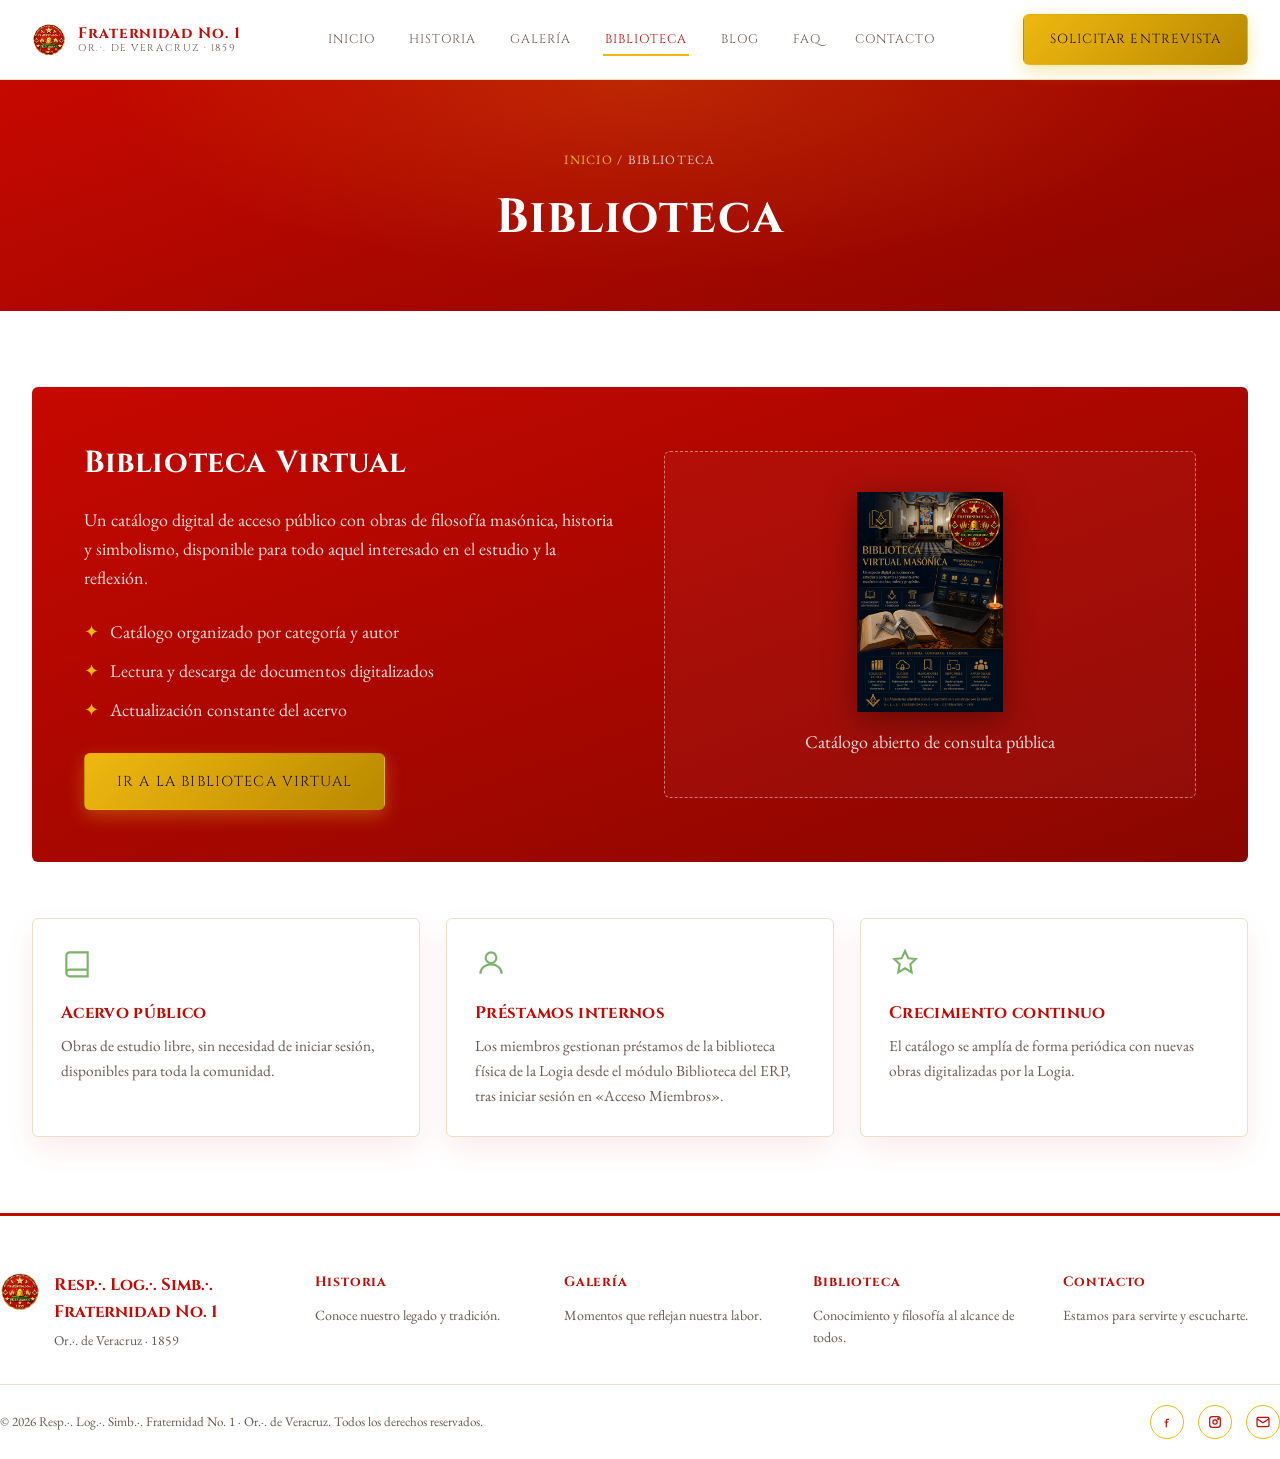
==== commit f09aca84: "fix: exponer blog en la navegación institucional" ====
--- a/biblioteca.html
+++ b/biblioteca.html
@@ -25,6 +25,7 @@
       <li><a href="historia.html">Historia</a></li>
       <li><a href="galeria.html">Galería</a></li>
       <li><a href="biblioteca.html">Biblioteca</a></li>
+      <li><a href="blog.html">Blog</a></li>
       <li><a href="faq.html">FAQ</a></li>
       <li><a href="contacto.html">Contacto</a></li>
     </ul>
--- a/assets/css/style.css
+++ b/assets/css/style.css
@@ -335,6 +335,81 @@
 }
 .biblioteca-arte p{margin:0;}
 
+/* ---------- Blog institucional ---------- */
+.blog-hero{
+  display:grid;
+  grid-template-columns:1.15fr .85fr;
+  gap:34px;
+  align-items:start;
+  background:linear-gradient(160deg, rgba(198,8,0,.08), rgba(239,184,16,.12));
+  border:1px solid var(--borde);
+  border-radius:var(--radio);
+  padding:38px;
+  margin-bottom:34px;
+  box-shadow:var(--sombra);
+}
+.blog-hero h2{font-size:1.9rem;margin-bottom:14px;}
+.blog-hero p{margin:0 0 12px;color:var(--texto-tenue);}
+.eyebrow{
+  display:inline-block;
+  font-family:var(--fuente-titulo);
+  font-size:.78rem;
+  letter-spacing:.12em;
+  text-transform:uppercase;
+  color:var(--rojo);
+  margin-bottom:14px !important;
+}
+.blog-hero-panel{
+  background:var(--blanco);
+  border:1px solid var(--borde);
+  border-radius:var(--radio);
+  padding:24px;
+}
+.blog-hero-panel h3{margin-bottom:10px;}
+.blog-grid{
+  display:grid;
+  grid-template-columns:repeat(2,1fr);
+  gap:24px;
+}
+.blog-card{
+  background:var(--blanco);
+  border:1px solid var(--borde);
+  border-radius:var(--radio);
+  padding:26px;
+  box-shadow:var(--sombra);
+}
+.blog-card h3{font-size:1.15rem;margin-bottom:10px;}
+.blog-card p{color:var(--texto-tenue);margin:0 0 16px;}
+.blog-card a{color:var(--rojo);font-family:var(--fuente-titulo);font-size:.88rem;}
+.blog-etiqueta{
+  display:inline-block;
+  background:var(--dorado-tenue);
+  color:var(--rojo);
+  border-radius:999px;
+  padding:4px 10px;
+  font-size:.72rem;
+  letter-spacing:.08em;
+  text-transform:uppercase;
+  margin-bottom:12px;
+}
+.articulo-shell{max-width:860px;}
+.articulo-nota{
+  background:var(--blanco);
+  border:1px solid var(--borde);
+  border-radius:var(--radio);
+  padding:34px;
+  box-shadow:var(--sombra);
+}
+.articulo-meta{
+  font-family:var(--fuente-titulo);
+  letter-spacing:.08em;
+  text-transform:uppercase;
+  color:var(--rojo);
+  font-size:.76rem;
+  margin-bottom:16px !important;
+}
+.articulo-nota p{margin:0 0 18px;color:var(--texto);}
+
 .tarjetas-tres{
   display:grid;
   grid-template-columns:repeat(3,1fr);
@@ -474,8 +549,10 @@
 
 /* ---------- Responsivo ---------- */
 @media (max-width:980px){
-  .historia-valores,.contacto-grid,.biblioteca-tarjeta{grid-template-columns:1fr;}
+  .historia-valores,.contacto-grid,.biblioteca-tarjeta,.blog-hero,.blog-grid{grid-template-columns:1fr;}
   .panel-historia,.panel-valores{padding:48px 28px;}
+  .biblioteca-arte{min-height:auto;padding:28px;}
+  .biblioteca-arte-imagen{width:min(220px,100%);max-height:180px;}
   .valores-grid,.galeria-grid,.tarjetas-tres{grid-template-columns:repeat(2,1fr);}
   .pie-grid{grid-template-columns:repeat(2,1fr);}
 }
@@ -492,6 +569,9 @@
     gap:16px;
     border-bottom:1px solid var(--borde);
   }
+  .biblioteca-tarjeta{padding:32px 24px;}
+  .biblioteca-arte{padding:20px;}
+  .biblioteca-arte-imagen{width:min(190px,100%);max-height:150px;}
   .valores-grid,.galeria-grid,.tarjetas-tres{grid-template-columns:1fr;}
   .pie-grid{grid-template-columns:1fr;}
 }
